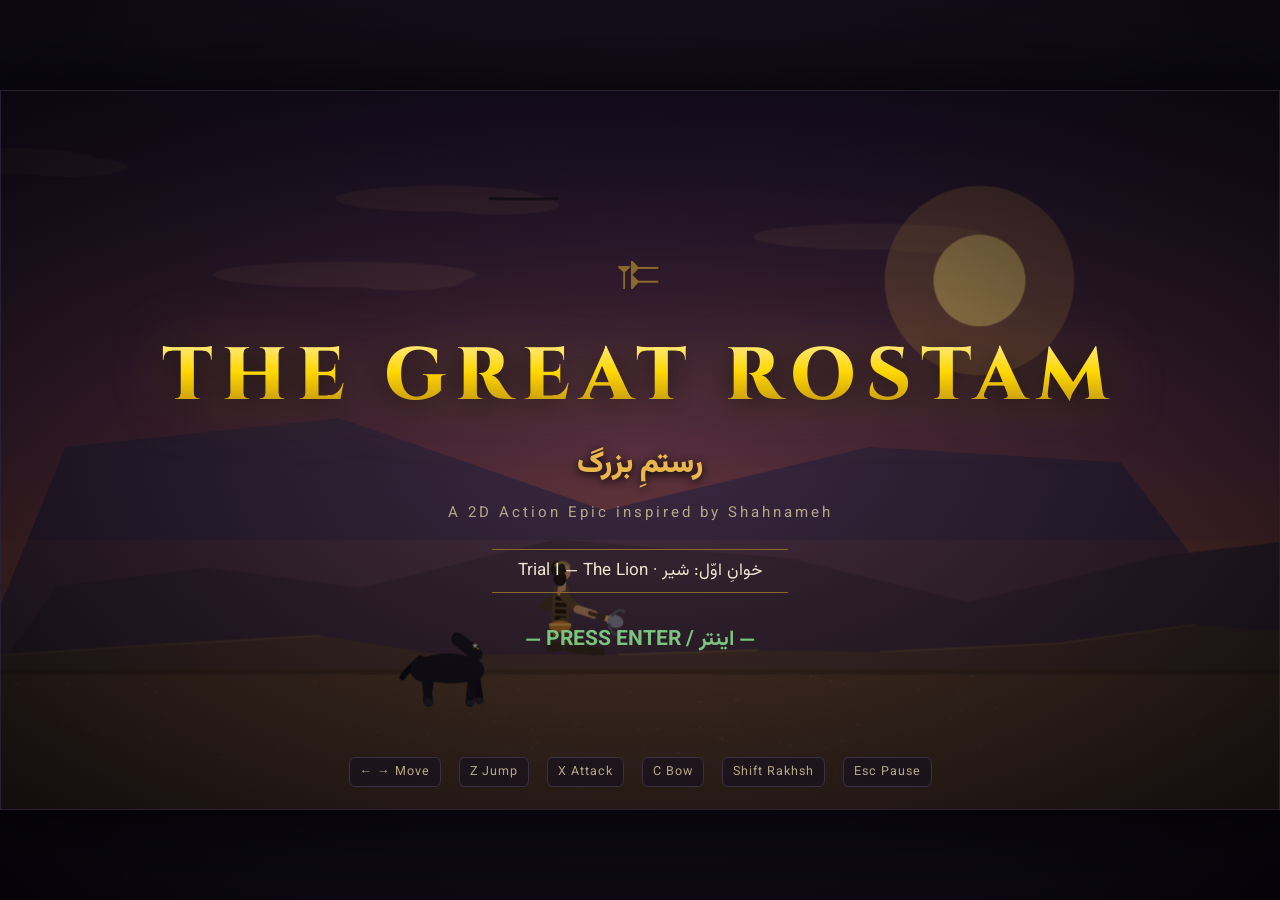
==== index.html @ c6a27160 "🎮 Complete rewrite: pure HTML5+JS+CSS web engine with procedural rigs, environments & dialogues - Sk" ====
<!DOCTYPE html>
<html lang="en">
<head>
<meta charset="UTF-8" />
<meta name="viewport" content="width=device-width, initial-scale=1.0" />
<title>The Great Rostam ⚔️ — A Shahnameh Action Game</title>
<meta name="description" content="An epic 2D action game inspired by Rostam of Shahnameh. Pure HTML5 + JavaScript — playable in your browser." />
<link rel="preconnect" href="https://fonts.googleapis.com" />
<link rel="preconnect" href="https://fonts.gstatic.com" crossorigin />
<link href="https://fonts.googleapis.com/css2?family=Cinzel:wght@600;800&family=Vazirmatn:wght@400;700;900&display=swap" rel="stylesheet" />
<link rel="stylesheet" href="css/style.css" />
<link rel="icon" href="data:image/svg+xml,<svg xmlns='http://www.w3.org/2000/svg' viewBox='0 0 100 100'><text y='0.9em' font-size='90'>⚔️</text></svg>" />
</head>
<body>
  <div id="stage">
    <canvas id="game" width="1280" height="720"></canvas>

    <!-- ===== HUD layer ===== -->
    <div id="hud" class="layer hidden">
      <div id="hearts" aria-label="health"></div>
      <div id="resources">
        <div id="arrows" title="Arrows | تیر">🏹 <span id="arrow-count">8</span></div>
        <div id="rakhsh-cd" title="Rakhsh cooldown | رخش">
          <div id="rakhsh-radial"></div><span>🐎</span>
        </div>
      </div>
      <div id="boss-bar" class="hidden">
        <div id="boss-name">شیرِ خوانِ اوّل — The Lion</div>
        <div id="boss-track"><div id="boss-fill"></div></div>
      </div>
      <div id="trial-label"></div>
    </div>

    <!-- ===== Dialogue layer ===== -->
    <div id="dialogue" class="layer hidden">
      <div id="dialogue-portrait"></div>
      <div id="dialogue-box">
        <div id="dialogue-speaker"></div>
        <div id="dialogue-fa" dir="rtl"></div>
        <div id="dialogue-en"></div>
        <div id="dialogue-hint">▾ Z / Click</div>
      </div>
    </div>

    <!-- ===== Menus ===== -->
    <div id="title-screen" class="layer menu">
      <div id="title-ornament">𐎣</div>
      <h1 id="title-main">THE GREAT ROSTAM</h1>
      <div id="title-fa">رستمِ بزرگ</div>
      <div id="title-sub">A 2D Action Epic inspired by Shahnameh</div>
      <div id="title-trial">Trial I — The Lion · خوانِ اوّل: شیر</div>
      <div id="title-start" class="blink">— PRESS ENTER / اینتر —</div>
      <div id="title-controls">
        <span>← → Move</span><span>Z Jump</span><span>X Attack</span><span>C Bow</span><span>Shift Rakhsh</span><span>Esc Pause</span>
      </div>
    </div>

    <div id="pause-screen" class="layer menu hidden">
      <h2>PAUSED · توقف</h2>
      <div class="menu-hint blink">Esc to resume</div>
    </div>

    <div id="victory-screen" class="layer menu hidden">
      <h2 class="gold">TRIAL COMPLETE</h2>
      <div id="victory-fa">خوانِ اوّل گشوده شد!</div>
      <div id="victory-stats"></div>
      <div class="menu-hint blink">ENTER — return to title</div>
    </div>

    <div id="defeat-screen" class="layer menu hidden">
      <h2 class="blood">DEFEAT</h2>
      <div id="defeat-fa">پهلوان به خاک افتاد… اما داستان تمام نشده</div>
      <div class="menu-hint blink">ENTER — try again</div>
    </div>

    <div id="mute-indicator" class="hidden">🔇 M — sound off</div>
  </div>

  <script type="module" src="js/main.js"></script>
</body>
</html>
---- css/style.css ----
/* ============================================================
   THE GREAT ROSTAM — UI stylesheet
   Palette: night desert + Persian gold + crimson blood accents
   ============================================================ */
:root {
  --gold: #e8b64c;
  --gold-bright: #ffd700;
  --gold-dim: #8a6a2a;
  --night: #0d0a14;
  --panel: #17101f;
  --panel-2: #1f1529;
  --blood: #b03030;
  --ink: #efe6d0;
  --ink-dim: #b5a888;
  --green: #7bc47f;
}

* { margin: 0; padding: 0; box-sizing: border-box; }

html, body {
  height: 100%;
  background: radial-gradient(ellipse at 50% 30%, #16101f 0%, var(--night) 65%, #060409 100%);
  font-family: 'Vazirmatn', 'Segoe UI', Tahoma, sans-serif;
  color: var(--ink);
  overflow: hidden;
}

#stage {
  position: relative;
  width: min(100vw, calc(100vh * (16 / 9)));
  height: min(100vh, calc(100vw * (9 / 16)));
  margin: auto;
  top: 50%; transform: translateY(-50%);
  box-shadow: 0 0 80px rgba(0,0,0,0.9);
  border: 1px solid #2a2033;
}

canvas#game {
  width: 100%; height: 100%;
  display: block;
  image-rendering: auto;
  background: #0d0a14;
}

.layer {
  position: absolute; inset: 0;
  pointer-events: none;
  user-select: none;
}
.hidden { display: none !important; }

/* ============================== HUD ============================== */
#hud { padding: 18px 22px; }

#hearts { display: flex; gap: 6px; }
.heart {
  width: 30px; height: 27px;
  background: var(--blood);
  clip-path: path('M15 27 C 4 18, 0 12, 0 8 C 0 3, 4 0, 8 0 C 11 0, 14 2, 15 5 C 16 2, 19 0, 22 0 C 26 0, 30 3, 30 8 C 30 12, 26 18, 15 27 Z');
  filter: drop-shadow(0 0 4px rgba(176,48,48,0.8));
  transition: opacity .25s, transform .25s;
}
.heart.empty { background: #3a2a30; opacity: .45; filter: none; transform: scale(.85); }

#resources {
  position: absolute; top: 18px; right: 22px;
  display: flex; gap: 14px; align-items: center;
  font-weight: 700; text-shadow: 0 2px 4px #000;
}
#arrows { font-size: 20px; color: var(--ink); }
#arrows span { color: var(--gold-bright); }

#rakhsh-cd {
  position: relative; width: 44px; height: 44px;
  border-radius: 50%;
  background: conic-gradient(var(--gold) var(--cd, 0%), #2a2233 0);
  display: grid; place-items: center;
  font-size: 20px;
  border: 2px solid var(--gold-dim);
}
#rakhsh-cd span { filter: grayscale(var(--gray, 1)); }

#boss-bar {
  position: absolute; bottom: 24px; left: 50%;
  transform: translateX(-50%);
  width: 560px; max-width: 80%;
  text-align: center;
}
#boss-name {
  font-size: 15px; font-weight: 700;
  color: var(--gold-bright);
  text-shadow: 0 2px 6px #000;
  margin-bottom: 5px;
  letter-spacing: 1px;
}
#boss-track {
  height: 14px;
  background: #241018;
  border: 2px solid var(--gold-dim);
  border-radius: 8px;
  overflow: hidden;
  box-shadow: 0 0 18px rgba(0,0,0,.7);
}
#boss-fill {
  height: 100%; width: 100%;
  background: linear-gradient(90deg, #7a1f1f, var(--blood) 60%, #d8503f);
  transition: width .18s ease-out;
}

#trial-label {
  position: absolute; bottom: 18px; left: 22px;
  font-size: 13px; color: var(--ink-dim);
  letter-spacing: 2px; text-shadow: 0 2px 4px #000;
}

/* =========================== Dialogue ============================ */
#dialogue {
  display: flex; align-items: flex-end; justify-content: center;
  padding-bottom: 40px;
}
#dialogue-portrait {
  position: absolute; bottom: 40px;
  left: calc(50% - 460px);
  width: 84px; height: 84px;
  border: 3px solid var(--gold-dim);
  border-radius: 50%;
  background: var(--panel);
  box-shadow: 0 6px 20px rgba(0,0,0,.8), inset 0 0 24px rgba(0,0,0,.6);
  image-rendering: pixelated;
}
#dialogue-box {
  width: 780px; max-width: 86%;
  min-height: 150px;
  background: linear-gradient(180deg, rgba(31,21,41,0.97), rgba(23,16,31,0.97));
  border: 2px solid var(--gold-dim);
  border-radius: 14px;
  padding: 16px 26px 34px;
  position: relative;
  box-shadow: 0 10px 40px rgba(0,0,0,.85), inset 0 0 40px rgba(232,182,76,0.05);
}
#dialogue-box::before, #dialogue-box::after {
  content: '❖'; position: absolute; top: 8px;
  color: var(--gold-dim); font-size: 13px;
}
#dialogue-box::before { left: 12px; }
#dialogue-box::after { right: 12px; }

#dialogue-speaker {
  color: var(--gold-bright);
  font-weight: 900; font-size: 15px;
  letter-spacing: 1px;
  margin-bottom: 6px;
}
#dialogue-fa {
  font-size: 19px; line-height: 1.9;
  font-weight: 700;
  min-height: 40px;
  text-align: right;
  text-shadow: 0 1px 3px #000;
}
#dialogue-en {
  font-size: 14px; line-height: 1.55;
  color: var(--ink-dim);
  min-height: 24px;
}
#dialogue-hint {
  position: absolute; bottom: 8px; right: 16px;
  font-size: 12px; color: var(--gold-dim);
}

/* ============================= Menus ============================= */
.menu {
  display: flex; flex-direction: column; align-items: center; justify-content: center;
  gap: 14px;
  background: radial-gradient(ellipse at center, rgba(13,10,20,0.25) 0%, rgba(6,4,9,0.88) 100%);
  pointer-events: auto;
  text-align: center;
}
.menu h2 {
  font-family: 'Cinzel', serif;
  font-size: 64px; letter-spacing: 6px;
  color: var(--ink);
  text-shadow: 0 4px 24px #000;
}
.menu h2.gold { color: var(--gold-bright); text-shadow: 0 0 34px rgba(255,215,0,0.35), 0 4px 24px #000; }
.menu h2.blood { color: var(--blood); text-shadow: 0 0 30px rgba(176,48,48,0.4), 0 4px 24px #000; }
.menu-hint { color: var(--ink-dim); font-size: 15px; letter-spacing: 2px; }

#title-ornament {
  font-size: 44px; color: var(--gold-dim);
  animation: float 3.4s ease-in-out infinite;
}
@keyframes float { 0%,100% { transform: translateY(0); } 50% { transform: translateY(-8px); } }

#title-main {
  font-family: 'Cinzel', serif;
  font-size: 74px; font-weight: 800;
  letter-spacing: 10px;
  background: linear-gradient(180deg, #fff3c4 0%, var(--gold-bright) 45%, #9c6f1c 100%);
  -webkit-background-clip: text; background-clip: text;
  color: transparent;
  filter: drop-shadow(0 4px 18px rgba(0,0,0,0.9)) drop-shadow(0 0 26px rgba(232,182,76,0.25));
  animation: titleGlow 4s ease-in-out infinite;
}
@keyframes titleGlow {
  0%,100% { filter: drop-shadow(0 4px 18px rgba(0,0,0,0.9)) drop-shadow(0 0 18px rgba(232,182,76,0.2)); }
  50%     { filter: drop-shadow(0 4px 18px rgba(0,0,0,0.9)) drop-shadow(0 0 42px rgba(232,182,76,0.45)); }
}
#title-fa {
  font-size: 30px; font-weight: 900; color: var(--gold);
  text-shadow: 0 2px 10px #000;
}
#title-sub { color: var(--ink-dim); font-size: 15px; letter-spacing: 3px; }
#title-trial {
  margin-top: 10px; font-size: 17px; color: var(--ink);
  border-top: 1px solid var(--gold-dim);
  border-bottom: 1px solid var(--gold-dim);
  padding: 8px 26px;
}
#title-start { font-size: 21px; font-weight: 700; color: var(--green); margin-top: 16px; }
.blink { animation: blink 1.4s step-end infinite; }
@keyframes blink { 50% { opacity: 0.15; } }

#title-controls {
  position: absolute; bottom: 22px;
  display: flex; gap: 18px;
  font-size: 12.5px; color: var(--ink-dim); letter-spacing: 1px;
}
#title-controls span { border: 1px solid #3a2f44; padding: 4px 10px; border-radius: 6px; background: rgba(23,16,31,0.6); }

#victory-stats {
  display: flex; gap: 34px;
  font-size: 17px; color: var(--ink);
  margin-top: 6px;
}
#victory-stats b { color: var(--gold-bright); }

#mute-indicator {
  position: absolute; top: 12px; left: 50%; transform: translateX(-50%);
  font-size: 12px; color: var(--ink-dim);
  background: rgba(23,16,31,0.8);
  padding: 4px 12px; border-radius: 6px;
}
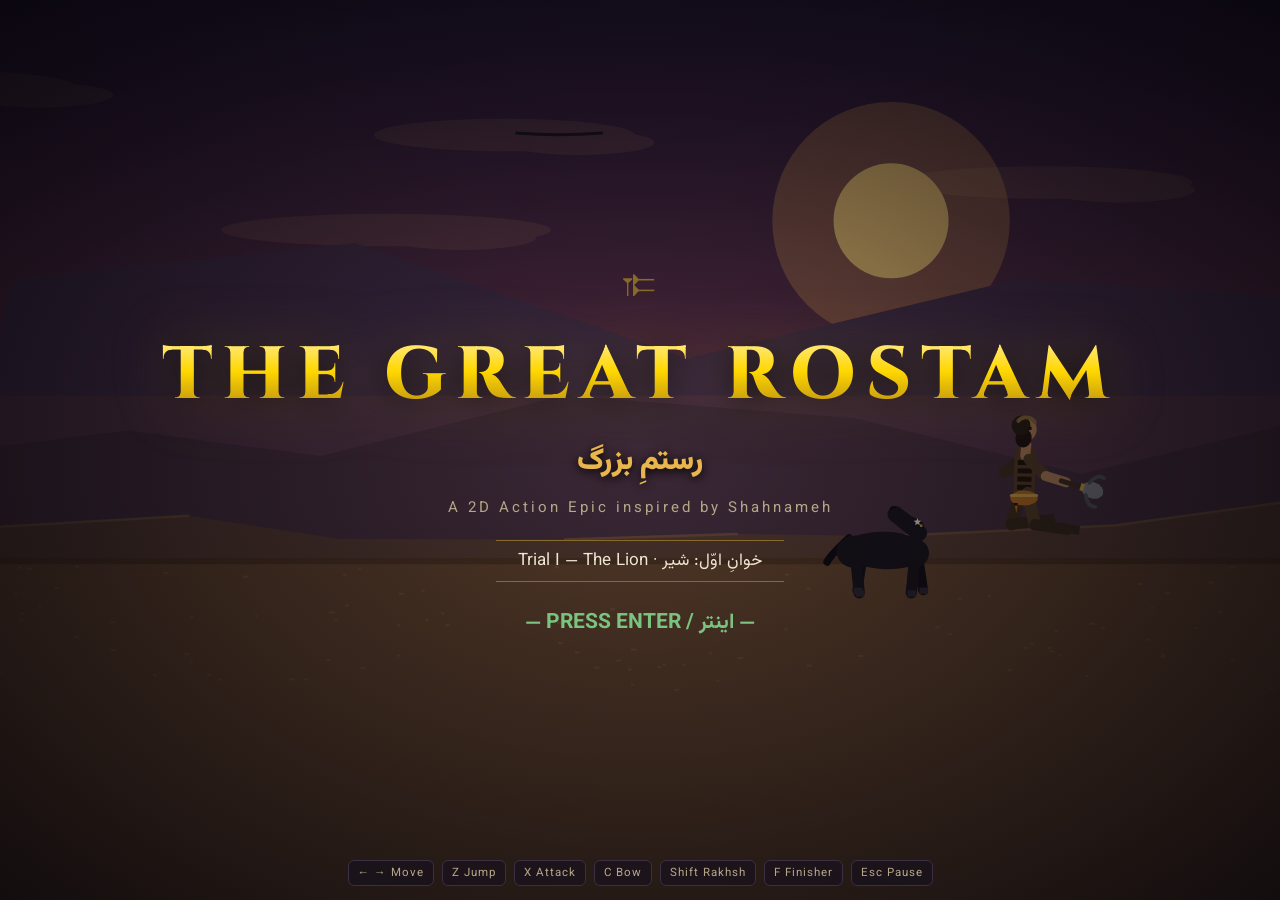
==== commit 0004de10: "⚔️ God-of-War style finisher QTEs + mobile-first redesign - Finisher system (qte.js): staggered-boss" ====
--- a/index.html
+++ b/index.html
@@ -2,9 +2,10 @@
 <html lang="en">
 <head>
 <meta charset="UTF-8" />
-<meta name="viewport" content="width=device-width, initial-scale=1.0" />
+<meta name="viewport" content="width=device-width, initial-scale=1.0, maximum-scale=1.0, user-scalable=no, viewport-fit=cover" />
+<meta name="theme-color" content="#0d0a14" />
 <title>The Great Rostam ⚔️ — A Shahnameh Action Game</title>
-<meta name="description" content="An epic 2D action game inspired by Rostam of Shahnameh. Pure HTML5 + JavaScript — playable in your browser." />
+<meta name="description" content="An epic 2D action game inspired by Rostam of Shahnameh. Pure HTML5 + JavaScript — mobile-first, playable in your browser." />
 <link rel="preconnect" href="https://fonts.googleapis.com" />
 <link rel="preconnect" href="https://fonts.gstatic.com" crossorigin />
 <link href="https://fonts.googleapis.com/css2?family=Cinzel:wght@600;800&family=Vazirmatn:wght@400;700;900&display=swap" rel="stylesheet" />
@@ -38,9 +39,63 @@
         <div id="dialogue-speaker"></div>
         <div id="dialogue-fa" dir="rtl"></div>
         <div id="dialogue-en"></div>
-        <div id="dialogue-hint">▾ Z / Click</div>
+        <div id="dialogue-hint">▾ Z / tap</div>
       </div>
     </div>
+
+    <!-- ===== Touch controls (mobile-first) ===== -->
+    <div id="touch-ui" class="layer hidden">
+      <div class="tc-left">
+        <button class="tbtn big" id="tb-left" aria-label="left">◀</button>
+        <button class="tbtn big" id="tb-right" aria-label="right">▶</button>
+      </div>
+      <div class="tc-right">
+        <button class="tbtn" id="tb-bow" aria-label="bow">🏹</button>
+        <button class="tbtn" id="tb-mount" aria-label="rakhsh">🐎</button>
+        <button class="tbtn big" id="tb-attack" aria-label="attack">⚔</button>
+        <button class="tbtn big" id="tb-jump" aria-label="jump">⤒</button>
+      </div>
+      <div id="tc-sys">
+        <button class="sysbtn" id="tb-pause" aria-label="pause">⏸</button>
+        <button class="sysbtn" id="tb-mute" aria-label="mute">🔊</button>
+        <button class="sysbtn" id="tb-fs" aria-label="fullscreen">⛶</button>
+      </div>
+    </div>
+
+    <!-- ===== Finisher offer (boss staggered) ===== -->
+    <div id="finish-offer" class="layer hidden">
+      <div id="finish-banner">
+        <div class="fb-main">⚔ ضربهٔ نهایی! ⚔</div>
+        <div class="fb-sub">FINISHER — نزدیک شو و بزن!</div>
+      </div>
+      <button id="finish-btn">⚔ FINISH · فینیشر</button>
+    </div>
+
+    <!-- ===== QTE overlay (God of War style) ===== -->
+    <div id="qte-overlay" class="layer hidden">
+      <div class="qte-vignette"></div>
+      <div id="qte-stage">
+        <div id="qte-ring"></div>
+        <div id="qte-target"><span id="qte-icon">⚔</span></div>
+        <div id="qte-feedback"></div>
+      </div>
+      <div id="qte-dots"></div>
+      <div id="qte-hint">حلقه که بر هدف نشست، همان دکمه را بزن — press when the ring locks</div>
+      <div id="qte-btns">
+        <button data-act="attack">⚔<small>X</small></button>
+        <button data-act="bow">🏹<small>C</small></button>
+        <button data-act="jump">⤒<small>Z</small></button>
+      </div>
+    </div>
+
+    <!-- ===== Big banner (enrage / finisher title) ===== -->
+    <div id="big-banner" class="hidden"><span id="big-banner-text"></span></div>
+
+    <!-- ===== Screen flash (finisher slam) ===== -->
+    <div id="flash" class="hidden"></div>
+
+    <!-- ===== Rotate hint toast ===== -->
+    <div id="rotate-toast" class="hidden">📱 برای تجربهٔ بهتر، گوشی را بچرخان — rotate for a wider view</div>
 
     <!-- ===== Menus ===== -->
     <div id="title-screen" class="layer menu">
@@ -51,26 +106,26 @@
       <div id="title-trial">Trial I — The Lion · خوانِ اوّل: شیر</div>
       <div id="title-start" class="blink">— PRESS ENTER / اینتر —</div>
       <div id="title-controls">
-        <span>← → Move</span><span>Z Jump</span><span>X Attack</span><span>C Bow</span><span>Shift Rakhsh</span><span>Esc Pause</span>
+        <span>← → Move</span><span>Z Jump</span><span>X Attack</span><span>C Bow</span><span>Shift Rakhsh</span><span>F Finisher</span><span>Esc Pause</span>
       </div>
     </div>
 
     <div id="pause-screen" class="layer menu hidden">
       <h2>PAUSED · توقف</h2>
-      <div class="menu-hint blink">Esc to resume</div>
+      <div class="menu-hint blink" id="pause-hint">Esc / tap to resume</div>
     </div>
 
     <div id="victory-screen" class="layer menu hidden">
       <h2 class="gold">TRIAL COMPLETE</h2>
       <div id="victory-fa">خوانِ اوّل گشوده شد!</div>
       <div id="victory-stats"></div>
-      <div class="menu-hint blink">ENTER — return to title</div>
+      <div class="menu-hint blink">ENTER / tap — return to title</div>
     </div>
 
     <div id="defeat-screen" class="layer menu hidden">
       <h2 class="blood">DEFEAT</h2>
       <div id="defeat-fa">پهلوان به خاک افتاد… اما داستان تمام نشده</div>
-      <div class="menu-hint blink">ENTER — try again</div>
+      <div class="menu-hint blink">ENTER / tap — try again</div>
     </div>
 
     <div id="mute-indicator" class="hidden">🔇 M — sound off</div>
--- a/css/style.css
+++ b/css/style.css
@@ -1,6 +1,7 @@
 /* ============================================================
-   THE GREAT ROSTAM — UI stylesheet
+   THE GREAT ROSTAM — UI stylesheet (mobile-first)
    Palette: night desert + Persian gold + crimson blood accents
+   Layout: full-viewport stage, adaptive canvas, thumb controls
    ============================================================ */
 :root {
   --gold: #e8b64c;
@@ -13,26 +14,35 @@
   --ink: #efe6d0;
   --ink-dim: #b5a888;
   --green: #7bc47f;
+  --sat: env(safe-area-inset-top, 0px);
+  --sab: env(safe-area-inset-bottom, 0px);
+  --sal: env(safe-area-inset-left, 0px);
+  --sar: env(safe-area-inset-right, 0px);
 }
 
 * { margin: 0; padding: 0; box-sizing: border-box; }
 
 html, body {
   height: 100%;
-  background: radial-gradient(ellipse at 50% 30%, #16101f 0%, var(--night) 65%, #060409 100%);
+  background: #060409;
   font-family: 'Vazirmatn', 'Segoe UI', Tahoma, sans-serif;
   color: var(--ink);
   overflow: hidden;
+  overscroll-behavior: none;
+  touch-action: none;
+  -webkit-user-select: none;
+  user-select: none;
+  -webkit-touch-callout: none;
+  -webkit-tap-highlight-color: transparent;
 }
 
 #stage {
-  position: relative;
-  width: min(100vw, calc(100vh * (16 / 9)));
-  height: min(100vh, calc(100vw * (9 / 16)));
-  margin: auto;
-  top: 50%; transform: translateY(-50%);
-  box-shadow: 0 0 80px rgba(0,0,0,0.9);
-  border: 1px solid #2a2033;
+  position: fixed;
+  inset: 0;
+  width: 100vw;
+  height: 100vh;
+  height: 100dvh;
+  background: var(--night);
 }
 
 canvas#game {
@@ -50,11 +60,11 @@
 .hidden { display: none !important; }
 
 /* ============================== HUD ============================== */
-#hud { padding: 18px 22px; }
-
-#hearts { display: flex; gap: 6px; }
+#hud { padding: calc(10px + var(--sat)) calc(12px + var(--sar)) 10px calc(12px + var(--sal)); }
+
+#hearts { display: flex; gap: 5px; }
 .heart {
-  width: 30px; height: 27px;
+  width: 24px; height: 22px;
   background: var(--blood);
   clip-path: path('M15 27 C 4 18, 0 12, 0 8 C 0 3, 4 0, 8 0 C 11 0, 14 2, 15 5 C 16 2, 19 0, 22 0 C 26 0, 30 3, 30 8 C 30 12, 26 18, 15 27 Z');
   filter: drop-shadow(0 0 4px rgba(176,48,48,0.8));
@@ -63,38 +73,40 @@
 .heart.empty { background: #3a2a30; opacity: .45; filter: none; transform: scale(.85); }
 
 #resources {
-  position: absolute; top: 18px; right: 22px;
-  display: flex; gap: 14px; align-items: center;
+  position: absolute; top: calc(10px + var(--sat)); right: calc(12px + var(--sar));
+  display: flex; gap: 10px; align-items: center;
   font-weight: 700; text-shadow: 0 2px 4px #000;
 }
-#arrows { font-size: 20px; color: var(--ink); }
+#arrows { font-size: 17px; color: var(--ink); }
 #arrows span { color: var(--gold-bright); }
 
 #rakhsh-cd {
-  position: relative; width: 44px; height: 44px;
+  position: relative; width: 38px; height: 38px;
   border-radius: 50%;
   background: conic-gradient(var(--gold) var(--cd, 0%), #2a2233 0);
   display: grid; place-items: center;
-  font-size: 20px;
+  font-size: 17px;
   border: 2px solid var(--gold-dim);
 }
 #rakhsh-cd span { filter: grayscale(var(--gray, 1)); }
 
 #boss-bar {
-  position: absolute; bottom: 24px; left: 50%;
+  position: absolute; top: calc(10px + var(--sat)); left: 50%;
   transform: translateX(-50%);
-  width: 560px; max-width: 80%;
+  width: min(560px, 62vw);
   text-align: center;
+  transition: top .3s;
 }
 #boss-name {
-  font-size: 15px; font-weight: 700;
+  font-size: 13px; font-weight: 700;
   color: var(--gold-bright);
   text-shadow: 0 2px 6px #000;
-  margin-bottom: 5px;
+  margin-bottom: 4px;
   letter-spacing: 1px;
+  white-space: nowrap; overflow: hidden; text-overflow: ellipsis;
 }
 #boss-track {
-  height: 14px;
+  height: 11px;
   background: #241018;
   border: 2px solid var(--gold-dim);
   border-radius: 8px;
@@ -108,94 +120,345 @@
 }
 
 #trial-label {
-  position: absolute; bottom: 18px; left: 22px;
-  font-size: 13px; color: var(--ink-dim);
+  position: absolute; bottom: calc(10px + var(--sab)); left: calc(12px + var(--sal));
+  font-size: 11px; color: var(--ink-dim);
   letter-spacing: 2px; text-shadow: 0 2px 4px #000;
 }
+
+/* ========================= Touch controls ======================== */
+#touch-ui { z-index: 20; display: none; }
+body.touch #touch-ui.on { display: block; }
+
+.tbtn {
+  pointer-events: auto;
+  width: 60px; height: 60px;
+  border-radius: 50%;
+  background: rgba(23,16,31,0.5);
+  border: 2px solid rgba(232,182,76,0.55);
+  color: var(--ink);
+  font-size: 24px;
+  line-height: 1;
+  display: grid; place-items: center;
+  touch-action: none;
+  backdrop-filter: blur(2px);
+  -webkit-backdrop-filter: blur(2px);
+  text-shadow: 0 2px 4px #000;
+}
+.tbtn.big { width: 74px; height: 74px; font-size: 30px; }
+.tbtn:active, .tbtn.pressed {
+  background: rgba(232,182,76,0.35);
+  border-color: var(--gold-bright);
+  transform: scale(0.93);
+}
+
+.tc-left {
+  position: absolute;
+  left: calc(14px + var(--sal));
+  bottom: calc(20px + var(--sab));
+  display: flex; gap: 14px;
+}
+.tc-right {
+  position: absolute;
+  right: calc(14px + var(--sar));
+  bottom: calc(20px + var(--sab));
+  width: 176px; height: 152px;
+}
+#tb-jump  { position: absolute; right: 0;    bottom: 0; }
+#tb-attack{ position: absolute; right: 96px; bottom: 14px; }
+#tb-bow   { position: absolute; right: 8px;  bottom: 96px; }
+#tb-mount { position: absolute; right: 104px;bottom: 102px; }
+
+#tc-sys {
+  position: absolute;
+  top: calc(10px + var(--sat));
+  right: calc(12px + var(--sar));
+  display: flex; gap: 8px;
+}
+.sysbtn {
+  pointer-events: auto;
+  width: 38px; height: 38px;
+  border-radius: 10px;
+  border: 1.5px solid rgba(232,182,76,0.4);
+  background: rgba(23,16,31,0.55);
+  color: var(--ink);
+  font-size: 17px;
+  touch-action: none;
+  display: grid; place-items: center;
+}
+.sysbtn:active { background: rgba(232,182,76,0.3); }
+
+/* shift HUD aside when touch controls own the corners */
+body.touch.on-play #resources { right: calc(12px + var(--sar)); top: calc(56px + var(--sat)); }
+
+/* ======================= Finisher offer UI ======================= */
+#finish-offer { z-index: 30; display: flex; flex-direction: column; align-items: center; justify-content: flex-end; padding-bottom: calc(140px + var(--sab)); }
+#finish-banner {
+  text-align: center;
+  animation: offerPulse 0.9s ease-in-out infinite;
+  margin-bottom: 18px;
+}
+.fb-main {
+  font-size: clamp(24px, 6vw, 40px); font-weight: 900;
+  color: var(--gold-bright);
+  text-shadow: 0 0 26px rgba(255,215,0,0.55), 0 3px 10px #000;
+  letter-spacing: 1px;
+}
+.fb-sub {
+  font-size: clamp(13px, 3vw, 17px);
+  color: var(--ink);
+  letter-spacing: 2px;
+  text-shadow: 0 2px 6px #000;
+  margin-top: 4px;
+}
+#finish-btn {
+  pointer-events: auto;
+  font-family: inherit;
+  font-size: clamp(18px, 4.5vw, 26px);
+  font-weight: 900;
+  color: #1a0e04;
+  background: linear-gradient(180deg, #ffe08a, var(--gold-bright) 55%, #b8860b);
+  border: 3px solid #fff3c4;
+  border-radius: 16px;
+  padding: 14px 42px;
+  box-shadow: 0 0 40px rgba(255,215,0,0.5), 0 6px 0 #7a5a10;
+  cursor: pointer;
+  animation: offerPulse 0.55s ease-in-out infinite;
+  touch-action: none;
+}
+#finish-btn:active { transform: translateY(3px); box-shadow: 0 0 30px rgba(255,215,0,0.4), 0 3px 0 #7a5a10; }
+@keyframes offerPulse { 0%,100% { transform: scale(1); } 50% { transform: scale(1.07); } }
+
+/* ========================== QTE overlay ========================== */
+#qte-overlay { z-index: 40; }
+.qte-vignette {
+  position: absolute; inset: 0;
+  background: radial-gradient(ellipse at center, rgba(0,0,0,0.12) 34%, rgba(4,2,8,0.82) 100%);
+  animation: vigIn .35s ease-out;
+}
+@keyframes vigIn { from { opacity: 0; } to { opacity: 1; } }
+
+#qte-stage {
+  position: absolute; left: 50%; top: 40%;
+  transform: translate(-50%, -50%);
+  width: 0; height: 0;
+}
+#qte-ring {
+  position: absolute; left: 50%; top: 50%;
+  transform: translate(-50%, -50%);
+  border: 5px solid var(--gold-bright);
+  border-radius: 50%;
+  box-shadow: 0 0 24px rgba(255,215,0,0.5), inset 0 0 18px rgba(255,215,0,0.25);
+  width: 200px; height: 200px;
+}
+#qte-target {
+  position: absolute; left: 50%; top: 50%;
+  transform: translate(-50%, -50%);
+  width: 104px; height: 104px;
+  border: 3px dashed rgba(239,230,208,0.75);
+  border-radius: 50%;
+  background: rgba(23,16,31,0.55);
+  display: grid; place-items: center;
+}
+#qte-icon { font-size: 52px; line-height: 1; filter: drop-shadow(0 2px 6px #000); }
+#qte-feedback {
+  position: absolute; left: 50%; top: 50%;
+  transform: translate(-50%, -50%);
+  font-size: clamp(22px, 5vw, 34px); font-weight: 900;
+  white-space: nowrap;
+  text-shadow: 0 3px 12px #000;
+  opacity: 0;
+}
+#qte-feedback.pop { animation: fbPop .7s ease-out; }
+@keyframes fbPop {
+  0% { opacity: 0; transform: translate(-50%,-50%) scale(0.5); }
+  18% { opacity: 1; transform: translate(-50%,-50%) scale(1.18); }
+  32% { transform: translate(-50%,-50%) scale(1); }
+  75% { opacity: 1; }
+  100% { opacity: 0; transform: translate(-50%,-62%) scale(1); }
+}
+
+#qte-dots {
+  position: absolute; left: 50%; top: calc(40% + 130px);
+  transform: translateX(-50%);
+  display: flex; gap: 12px;
+}
+#qte-dots i {
+  width: 13px; height: 13px; border-radius: 50%;
+  background: rgba(239,230,208,0.25);
+  border: 1.5px solid rgba(232,182,76,0.6);
+}
+#qte-dots i.done { background: var(--gold-bright); box-shadow: 0 0 10px rgba(255,215,0,0.7); }
+#qte-dots i.fail { background: var(--blood); border-color: #e05545; }
+
+#qte-hint {
+  position: absolute; left: 50%; bottom: calc(16px + var(--sab));
+  transform: translateX(-50%);
+  font-size: clamp(11px, 2.6vw, 14px);
+  color: var(--ink-dim);
+  white-space: nowrap;
+  text-shadow: 0 2px 4px #000;
+}
+#qte-btns {
+  position: absolute; left: 50%; bottom: calc(48px + var(--sab));
+  transform: translateX(-50%);
+  display: flex; gap: 18px;
+}
+#qte-btns button {
+  pointer-events: auto;
+  width: 84px; height: 84px;
+  border-radius: 20px;
+  background: rgba(23,16,31,0.72);
+  border: 2.5px solid rgba(232,182,76,0.65);
+  color: var(--ink);
+  font-size: 38px;
+  display: flex; flex-direction: column; align-items: center; justify-content: center;
+  touch-action: none;
+  cursor: pointer;
+}
+#qte-btns button small { font-size: 12px; color: var(--ink-dim); letter-spacing: 1px; margin-top: 2px; }
+#qte-btns button:active, #qte-btns button.match {
+  background: rgba(232,182,76,0.4);
+  border-color: var(--gold-bright);
+  box-shadow: 0 0 22px rgba(255,215,0,0.45);
+}
+
+/* ========================= Big banner ============================ */
+#big-banner {
+  position: absolute; left: 50%; top: 26%;
+  transform: translate(-50%, -50%);
+  z-index: 45;
+  pointer-events: none;
+  animation: bannerIn 2.2s ease-out forwards;
+}
+#big-banner span {
+  font-size: clamp(26px, 7vw, 54px);
+  font-weight: 900;
+  color: var(--gold-bright);
+  text-shadow: 0 0 34px rgba(255,215,0,0.6), 0 4px 14px #000;
+  white-space: nowrap;
+}
+#big-banner.rage span { color: #ff5f4a; text-shadow: 0 0 34px rgba(255,80,40,0.7), 0 4px 14px #000; }
+@keyframes bannerIn {
+  0% { opacity: 0; transform: translate(-50%,-50%) scale(0.4); }
+  14% { opacity: 1; transform: translate(-50%,-50%) scale(1.12); }
+  24% { transform: translate(-50%,-50%) scale(1); }
+  78% { opacity: 1; }
+  100% { opacity: 0; transform: translate(-50%,-64%) scale(1.02); }
+}
+
+/* ========================= Screen flash ========================== */
+#flash {
+  position: absolute; inset: 0;
+  z-index: 44;
+  pointer-events: none;
+  background: radial-gradient(ellipse at center, rgba(255,246,214,0.95) 0%, rgba(255,215,0,0.55) 45%, rgba(255,150,50,0.15) 100%);
+  animation: flashOut 0.5s ease-out forwards;
+}
+@keyframes flashOut { from { opacity: 1; } to { opacity: 0; } }
+
+/* ======================= Rotate toast ============================ */
+#rotate-toast {
+  position: absolute; left: 50%; bottom: calc(84px + var(--sab));
+  transform: translateX(-50%);
+  z-index: 46;
+  background: rgba(23,16,31,0.92);
+  border: 1.5px solid var(--gold-dim);
+  border-radius: 12px;
+  padding: 10px 18px;
+  font-size: 14px;
+  pointer-events: none;
+  animation: toastIn .3s ease-out;
+}
+@keyframes toastIn { from { opacity: 0; transform: translate(-50%, 12px); } to { opacity: 1; transform: translate(-50%, 0); } }
 
 /* =========================== Dialogue ============================ */
 #dialogue {
+  z-index: 25;
   display: flex; align-items: flex-end; justify-content: center;
-  padding-bottom: 40px;
+  padding-bottom: calc(26px + var(--sab));
+  pointer-events: auto;
 }
 #dialogue-portrait {
-  position: absolute; bottom: 40px;
-  left: calc(50% - 460px);
-  width: 84px; height: 84px;
+  position: absolute; bottom: calc(26px + var(--sab));
+  left: max(calc(50% - 400px), calc(10px + var(--sal)));
+  width: 66px; height: 66px;
   border: 3px solid var(--gold-dim);
   border-radius: 50%;
   background: var(--panel);
   box-shadow: 0 6px 20px rgba(0,0,0,.8), inset 0 0 24px rgba(0,0,0,.6);
   image-rendering: pixelated;
+  z-index: 1;
 }
 #dialogue-box {
-  width: 780px; max-width: 86%;
-  min-height: 150px;
+  width: 720px; max-width: calc(96% - 2 * max(84px, 8%));
+  min-height: 128px;
   background: linear-gradient(180deg, rgba(31,21,41,0.97), rgba(23,16,31,0.97));
   border: 2px solid var(--gold-dim);
   border-radius: 14px;
-  padding: 16px 26px 34px;
+  padding: 12px 18px 30px;
   position: relative;
   box-shadow: 0 10px 40px rgba(0,0,0,.85), inset 0 0 40px rgba(232,182,76,0.05);
 }
 #dialogue-box::before, #dialogue-box::after {
-  content: '❖'; position: absolute; top: 8px;
-  color: var(--gold-dim); font-size: 13px;
-}
-#dialogue-box::before { left: 12px; }
-#dialogue-box::after { right: 12px; }
+  content: '❖'; position: absolute; top: 7px;
+  color: var(--gold-dim); font-size: 12px;
+}
+#dialogue-box::before { left: 10px; }
+#dialogue-box::after { right: 10px; }
 
 #dialogue-speaker {
   color: var(--gold-bright);
-  font-weight: 900; font-size: 15px;
+  font-weight: 900; font-size: 13.5px;
   letter-spacing: 1px;
-  margin-bottom: 6px;
+  margin-bottom: 5px;
 }
 #dialogue-fa {
-  font-size: 19px; line-height: 1.9;
+  font-size: 17px; line-height: 1.85;
   font-weight: 700;
-  min-height: 40px;
+  min-height: 36px;
   text-align: right;
   text-shadow: 0 1px 3px #000;
 }
 #dialogue-en {
-  font-size: 14px; line-height: 1.55;
+  font-size: 13px; line-height: 1.5;
   color: var(--ink-dim);
-  min-height: 24px;
+  min-height: 20px;
 }
 #dialogue-hint {
-  position: absolute; bottom: 8px; right: 16px;
-  font-size: 12px; color: var(--gold-dim);
+  position: absolute; bottom: 7px; right: 14px;
+  font-size: 11px; color: var(--gold-dim);
+  animation: blink 1.4s step-end infinite;
 }
 
 /* ============================= Menus ============================= */
 .menu {
   display: flex; flex-direction: column; align-items: center; justify-content: center;
-  gap: 14px;
+  gap: 12px;
   background: radial-gradient(ellipse at center, rgba(13,10,20,0.25) 0%, rgba(6,4,9,0.88) 100%);
   pointer-events: auto;
   text-align: center;
+  padding: 20px;
 }
 .menu h2 {
   font-family: 'Cinzel', serif;
-  font-size: 64px; letter-spacing: 6px;
+  font-size: clamp(34px, 8vw, 64px); letter-spacing: 6px;
   color: var(--ink);
   text-shadow: 0 4px 24px #000;
 }
 .menu h2.gold { color: var(--gold-bright); text-shadow: 0 0 34px rgba(255,215,0,0.35), 0 4px 24px #000; }
 .menu h2.blood { color: var(--blood); text-shadow: 0 0 30px rgba(176,48,48,0.4), 0 4px 24px #000; }
-.menu-hint { color: var(--ink-dim); font-size: 15px; letter-spacing: 2px; }
+.menu-hint { color: var(--ink-dim); font-size: 14px; letter-spacing: 2px; }
 
 #title-ornament {
-  font-size: 44px; color: var(--gold-dim);
+  font-size: 34px; color: var(--gold-dim);
   animation: float 3.4s ease-in-out infinite;
 }
 @keyframes float { 0%,100% { transform: translateY(0); } 50% { transform: translateY(-8px); } }
 
 #title-main {
   font-family: 'Cinzel', serif;
-  font-size: 74px; font-weight: 800;
-  letter-spacing: 10px;
+  font-size: clamp(34px, 9vw, 74px); font-weight: 800;
+  letter-spacing: clamp(3px, 1.4vw, 10px);
   background: linear-gradient(180deg, #fff3c4 0%, var(--gold-bright) 45%, #9c6f1c 100%);
   -webkit-background-clip: text; background-clip: text;
   color: transparent;
@@ -207,37 +470,89 @@
   50%     { filter: drop-shadow(0 4px 18px rgba(0,0,0,0.9)) drop-shadow(0 0 42px rgba(232,182,76,0.45)); }
 }
 #title-fa {
-  font-size: 30px; font-weight: 900; color: var(--gold);
+  font-size: clamp(22px, 5vw, 30px); font-weight: 900; color: var(--gold);
   text-shadow: 0 2px 10px #000;
 }
-#title-sub { color: var(--ink-dim); font-size: 15px; letter-spacing: 3px; }
+#title-sub { color: var(--ink-dim); font-size: clamp(12px, 3vw, 15px); letter-spacing: 3px; }
 #title-trial {
-  margin-top: 10px; font-size: 17px; color: var(--ink);
+  margin-top: 8px; font-size: clamp(14px, 3.4vw, 17px); color: var(--ink);
   border-top: 1px solid var(--gold-dim);
   border-bottom: 1px solid var(--gold-dim);
-  padding: 8px 26px;
-}
-#title-start { font-size: 21px; font-weight: 700; color: var(--green); margin-top: 16px; }
+  padding: 7px 22px;
+}
+#title-start { font-size: clamp(17px, 4vw, 21px); font-weight: 700; color: var(--green); margin-top: 12px; }
 .blink { animation: blink 1.4s step-end infinite; }
 @keyframes blink { 50% { opacity: 0.15; } }
 
 #title-controls {
-  position: absolute; bottom: 22px;
-  display: flex; gap: 18px;
-  font-size: 12.5px; color: var(--ink-dim); letter-spacing: 1px;
-}
-#title-controls span { border: 1px solid #3a2f44; padding: 4px 10px; border-radius: 6px; background: rgba(23,16,31,0.6); }
+  position: absolute; bottom: calc(14px + var(--sab));
+  display: flex; gap: 8px; flex-wrap: wrap; justify-content: center;
+  padding: 0 12px;
+  font-size: 11.5px; color: var(--ink-dim); letter-spacing: 1px;
+  max-width: 96vw;
+}
+#title-controls span { border: 1px solid #3a2f44; padding: 3px 9px; border-radius: 6px; background: rgba(23,16,31,0.6); }
+body.touch #title-controls .kb-only { display: none; }
+body:not(.touch) #title-controls .touch-only { display: none; }
 
 #victory-stats {
-  display: flex; gap: 34px;
-  font-size: 17px; color: var(--ink);
-  margin-top: 6px;
+  display: flex; gap: 22px; flex-wrap: wrap; justify-content: center;
+  font-size: 15px; color: var(--ink);
+  margin-top: 4px;
 }
 #victory-stats b { color: var(--gold-bright); }
 
 #mute-indicator {
-  position: absolute; top: 12px; left: 50%; transform: translateX(-50%);
+  position: absolute; top: calc(10px + var(--sat)); left: 50%; transform: translateX(-50%);
   font-size: 12px; color: var(--ink-dim);
   background: rgba(23,16,31,0.8);
   padding: 4px 12px; border-radius: 6px;
-}
+  z-index: 50;
+  pointer-events: none;
+}
+
+/* ======================= Desktop enhancement ===================== */
+@media (min-width: 900px) and (min-height: 620px) {
+  #hud { padding: 16px 22px; }
+  .heart { width: 30px; height: 27px; }
+  #arrows { font-size: 20px; }
+  #rakhsh-cd { width: 44px; height: 44px; font-size: 20px; }
+  #boss-bar { top: 18px; width: min(560px, 60vw); }
+  #boss-name { font-size: 15px; }
+  #boss-track { height: 14px; }
+  #trial-label { font-size: 13px; }
+  .tbtn { width: 68px; height: 68px; }
+  .tbtn.big { width: 84px; height: 84px; font-size: 34px; }
+  #dialogue-box { min-height: 150px; padding: 16px 26px 34px; }
+  #dialogue-fa { font-size: 19px; }
+  #dialogue-en { font-size: 14px; }
+  #dialogue-portrait { width: 84px; height: 84px; }
+  #qte-btns button { width: 96px; height: 96px; font-size: 44px; }
+  #qte-hint { bottom: 22px; }
+  #qte-btns { bottom: 58px; }
+}
+
+/* landscape phones: compress HUD, keep controls reachable */
+@media (max-height: 480px) {
+  .tbtn { width: 52px; height: 52px; font-size: 20px; }
+  .tbtn.big { width: 64px; height: 64px; font-size: 26px; }
+  .tc-right { width: 150px; height: 128px; }
+  #tb-attack { right: 82px; bottom: 10px; }
+  #tb-jump { right: 0; bottom: 0; }
+  #tb-bow { right: 6px; bottom: 82px; }
+  #tb-mount { right: 88px; bottom: 86px; }
+  #hearts { gap: 4px; }
+  .heart { width: 19px; height: 17px; }
+  #boss-bar { width: min(420px, 52vw); }
+  #trial-label { display: none; }
+  #dialogue-box { min-height: 104px; padding-bottom: 24px; }
+  #dialogue-fa { font-size: 15px; line-height: 1.6; }
+  #qte-btns button { width: 70px; height: 70px; font-size: 30px; }
+  #qte-btns { bottom: calc(40px + var(--sab)); }
+}
+
+/* very narrow portrait phones: shrink QTE ring furniture */
+@media (max-width: 420px) {
+  #qte-btns { gap: 12px; }
+  #qte-btns button { width: 76px; height: 76px; font-size: 34px; }
+}
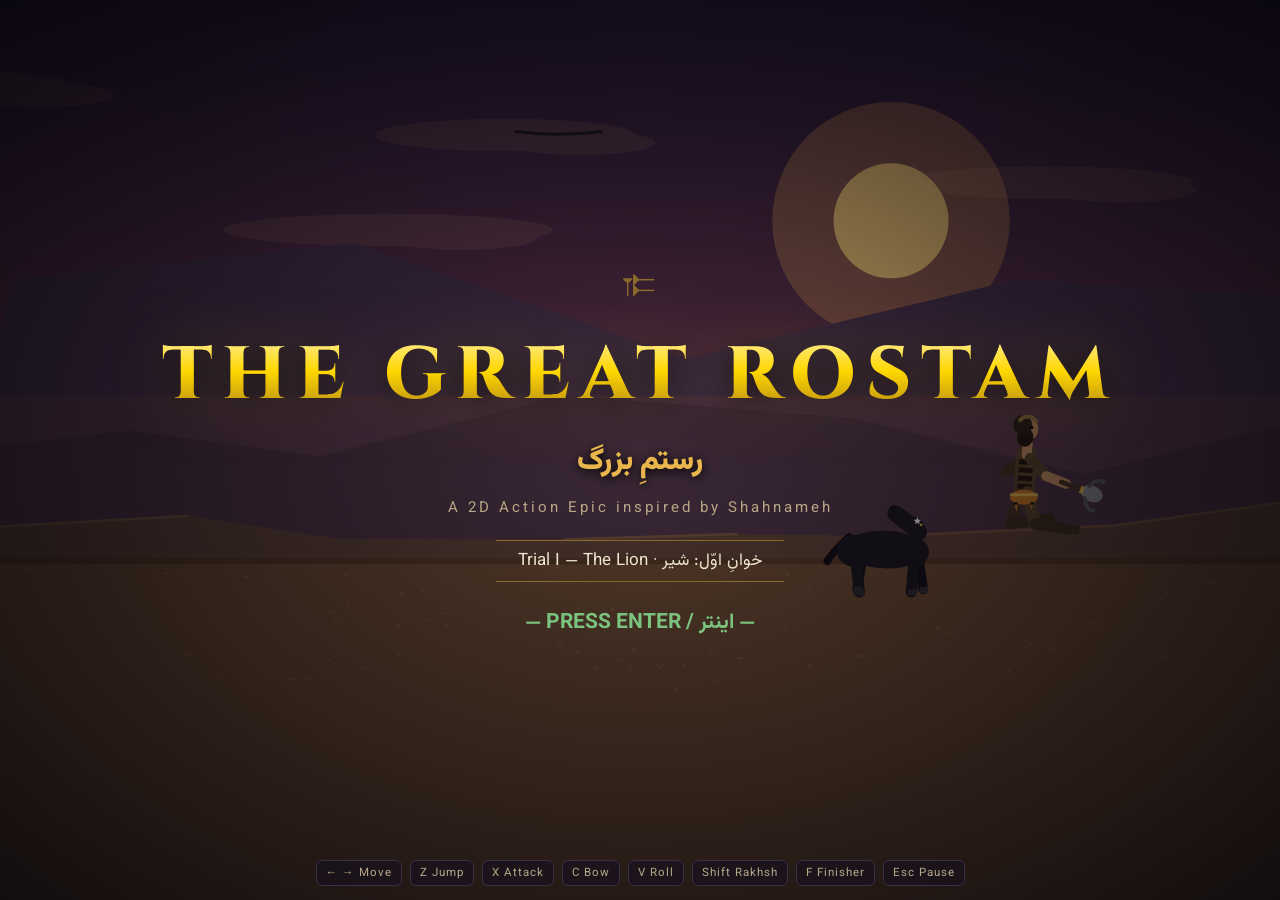
==== commit 8c08fd0e: "⚔️ Shank-style combat + Flash-school animation overhaul, skate-bug & QTE safety fixes BUG FIXES: - F" ====
--- a/index.html
+++ b/index.html
@@ -29,6 +29,7 @@
         <div id="boss-name">شیرِ خوانِ اوّل — The Lion</div>
         <div id="boss-track"><div id="boss-fill"></div></div>
       </div>
+      <div id="combo"><b id="combo-n">0</b><span>ضربه · HITS</span></div>
       <div id="trial-label"></div>
     </div>
 
@@ -52,6 +53,7 @@
       <div class="tc-right">
         <button class="tbtn" id="tb-bow" aria-label="bow">🏹</button>
         <button class="tbtn" id="tb-mount" aria-label="rakhsh">🐎</button>
+        <button class="tbtn" id="tb-roll" aria-label="roll">🌀</button>
         <button class="tbtn big" id="tb-attack" aria-label="attack">⚔</button>
         <button class="tbtn big" id="tb-jump" aria-label="jump">⤒</button>
       </div>
@@ -94,6 +96,9 @@
     <!-- ===== Screen flash (finisher slam) ===== -->
     <div id="flash" class="hidden"></div>
 
+    <!-- ===== Hurt vignette (red edge pulse on damage) ===== -->
+    <div id="hurt-vignette"></div>
+
     <!-- ===== Rotate hint toast ===== -->
     <div id="rotate-toast" class="hidden">📱 برای تجربهٔ بهتر، گوشی را بچرخان — rotate for a wider view</div>
 
@@ -106,7 +111,7 @@
       <div id="title-trial">Trial I — The Lion · خوانِ اوّل: شیر</div>
       <div id="title-start" class="blink">— PRESS ENTER / اینتر —</div>
       <div id="title-controls">
-        <span>← → Move</span><span>Z Jump</span><span>X Attack</span><span>C Bow</span><span>Shift Rakhsh</span><span>F Finisher</span><span>Esc Pause</span>
+        <span>← → Move</span><span>Z Jump</span><span>X Attack</span><span>C Bow</span><span>V Roll</span><span>Shift Rakhsh</span><span>F Finisher</span><span>Esc Pause</span>
       </div>
     </div>
 
--- a/css/style.css
+++ b/css/style.css
@@ -161,12 +161,13 @@
   position: absolute;
   right: calc(14px + var(--sar));
   bottom: calc(20px + var(--sab));
-  width: 176px; height: 152px;
-}
-#tb-jump  { position: absolute; right: 0;    bottom: 0; }
-#tb-attack{ position: absolute; right: 96px; bottom: 14px; }
-#tb-bow   { position: absolute; right: 8px;  bottom: 96px; }
-#tb-mount { position: absolute; right: 104px;bottom: 102px; }
+  width: 184px; height: 224px;
+}
+#tb-attack{ position: absolute; right: 0;    bottom: 0; }
+#tb-jump  { position: absolute; right: 98px; bottom: 10px; }
+#tb-roll  { position: absolute; right: 8px;  bottom: 96px; }
+#tb-bow   { position: absolute; right: 104px;bottom: 102px; }
+#tb-mount { position: absolute; right: 52px; bottom: 184px; }
 
 #tc-sys {
   position: absolute;
@@ -355,6 +356,42 @@
   animation: flashOut 0.5s ease-out forwards;
 }
 @keyframes flashOut { from { opacity: 1; } to { opacity: 0; } }
+
+/* ======================= Hurt vignette =========================== */
+#hurt-vignette {
+  position: absolute; inset: 0;
+  z-index: 43;
+  pointer-events: none;
+  opacity: 0;
+  background: radial-gradient(ellipse at center, rgba(176,48,48,0) 52%, rgba(150,20,20,0.55) 100%);
+}
+#hurt-vignette.hit { animation: hurtPulse 0.42s ease-out; }
+@keyframes hurtPulse { 0% { opacity: 0; } 16% { opacity: 1; } 100% { opacity: 0; } }
+
+/* ======================== Combo counter ========================== */
+#combo {
+  position: absolute; left: 50%; top: calc(84px + var(--sat));
+  transform: translateX(-50%);
+  z-index: 20; pointer-events: none;
+  text-align: center;
+  opacity: 0;
+}
+#combo.show { animation: comboPop 1.5s ease-out forwards; }
+#combo b {
+  display: block;
+  font-size: clamp(30px, 7vw, 46px); font-weight: 900;
+  color: var(--gold-bright);
+  text-shadow: 0 0 22px rgba(255,215,0,0.55), 0 3px 10px #000;
+  line-height: 1;
+}
+#combo span { font-size: 12px; letter-spacing: 3px; color: var(--ink); text-shadow: 0 2px 6px #000; }
+@keyframes comboPop {
+  0% { opacity: 0; transform: translateX(-50%) scale(0.5); }
+  10% { opacity: 1; transform: translateX(-50%) scale(1.15); }
+  18% { transform: translateX(-50%) scale(1); }
+  72% { opacity: 1; }
+  100% { opacity: 0; transform: translateX(-50%) scale(1); }
+}
 
 /* ======================= Rotate toast ============================ */
 #rotate-toast {
@@ -536,11 +573,12 @@
 @media (max-height: 480px) {
   .tbtn { width: 52px; height: 52px; font-size: 20px; }
   .tbtn.big { width: 64px; height: 64px; font-size: 26px; }
-  .tc-right { width: 150px; height: 128px; }
-  #tb-attack { right: 82px; bottom: 10px; }
-  #tb-jump { right: 0; bottom: 0; }
-  #tb-bow { right: 6px; bottom: 82px; }
-  #tb-mount { right: 88px; bottom: 86px; }
+  .tc-right { width: 168px; height: 196px; }
+  #tb-attack { right: 0; bottom: 0; }
+  #tb-jump { right: 86px; bottom: 8px; }
+  #tb-roll { right: 6px; bottom: 84px; }
+  #tb-bow { right: 92px; bottom: 90px; }
+  #tb-mount { right: 46px; bottom: 158px; }
   #hearts { gap: 4px; }
   .heart { width: 19px; height: 17px; }
   #boss-bar { width: min(420px, 52vw); }
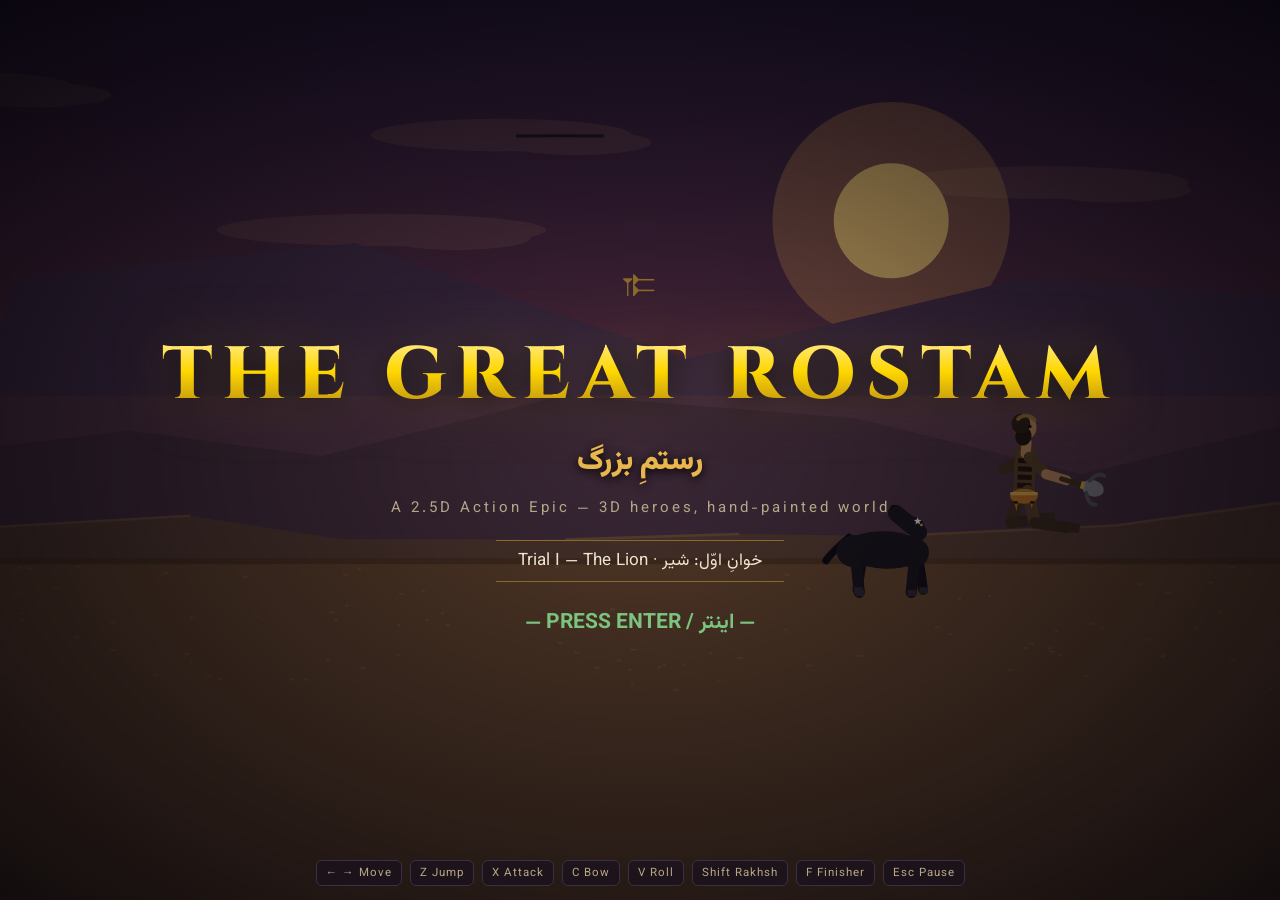
==== commit 94e9329b: "🧊 2.5D upgrade: Three.js toon-shaded 3D heroes over the painted 2D world - Three.js r128 vendored; 3" ====
--- a/index.html
+++ b/index.html
@@ -4,8 +4,8 @@
 <meta charset="UTF-8" />
 <meta name="viewport" content="width=device-width, initial-scale=1.0, maximum-scale=1.0, user-scalable=no, viewport-fit=cover" />
 <meta name="theme-color" content="#0d0a14" />
-<title>The Great Rostam ⚔️ — A Shahnameh Action Game</title>
-<meta name="description" content="An epic 2D action game inspired by Rostam of Shahnameh. Pure HTML5 + JavaScript — mobile-first, playable in your browser." />
+<title>The Great Rostam ⚔️ — A Shahnameh 2.5D Action Game</title>
+<meta name="description" content="An epic 2.5D action game inspired by Rostam of Shahnameh. Three.js toon-shaded heroes over a hand-painted 2D world — mobile-first, playable in your browser." />
 <link rel="preconnect" href="https://fonts.googleapis.com" />
 <link rel="preconnect" href="https://fonts.gstatic.com" crossorigin />
 <link href="https://fonts.googleapis.com/css2?family=Cinzel:wght@600;800&family=Vazirmatn:wght@400;700;900&display=swap" rel="stylesheet" />
@@ -15,6 +15,8 @@
 <body>
   <div id="stage">
     <canvas id="game" width="1280" height="720"></canvas>
+    <canvas id="gl"></canvas>
+    <canvas id="fx"></canvas>
 
     <!-- ===== HUD layer ===== -->
     <div id="hud" class="layer hidden">
@@ -107,7 +109,7 @@
       <div id="title-ornament">𐎣</div>
       <h1 id="title-main">THE GREAT ROSTAM</h1>
       <div id="title-fa">رستمِ بزرگ</div>
-      <div id="title-sub">A 2D Action Epic inspired by Shahnameh</div>
+      <div id="title-sub">A 2.5D Action Epic — 3D heroes, hand-painted world</div>
       <div id="title-trial">Trial I — The Lion · خوانِ اوّل: شیر</div>
       <div id="title-start" class="blink">— PRESS ENTER / اینتر —</div>
       <div id="title-controls">
@@ -136,6 +138,7 @@
     <div id="mute-indicator" class="hidden">🔇 M — sound off</div>
   </div>
 
+  <script src="js/lib/three.min.js"></script>
   <script type="module" src="js/main.js"></script>
 </body>
 </html>
--- a/css/style.css
+++ b/css/style.css
@@ -46,10 +46,22 @@
 }
 
 canvas#game {
+  position: absolute;
+  inset: 0;
   width: 100%; height: 100%;
   display: block;
   image-rendering: auto;
   background: #0d0a14;
+}
+
+/* 2.5D layer stack: painted world → WebGL heroes → 2D combat fx */
+canvas#gl,
+canvas#fx {
+  position: absolute;
+  inset: 0;
+  width: 100%; height: 100%;
+  display: block;
+  pointer-events: none;
 }
 
 .layer {
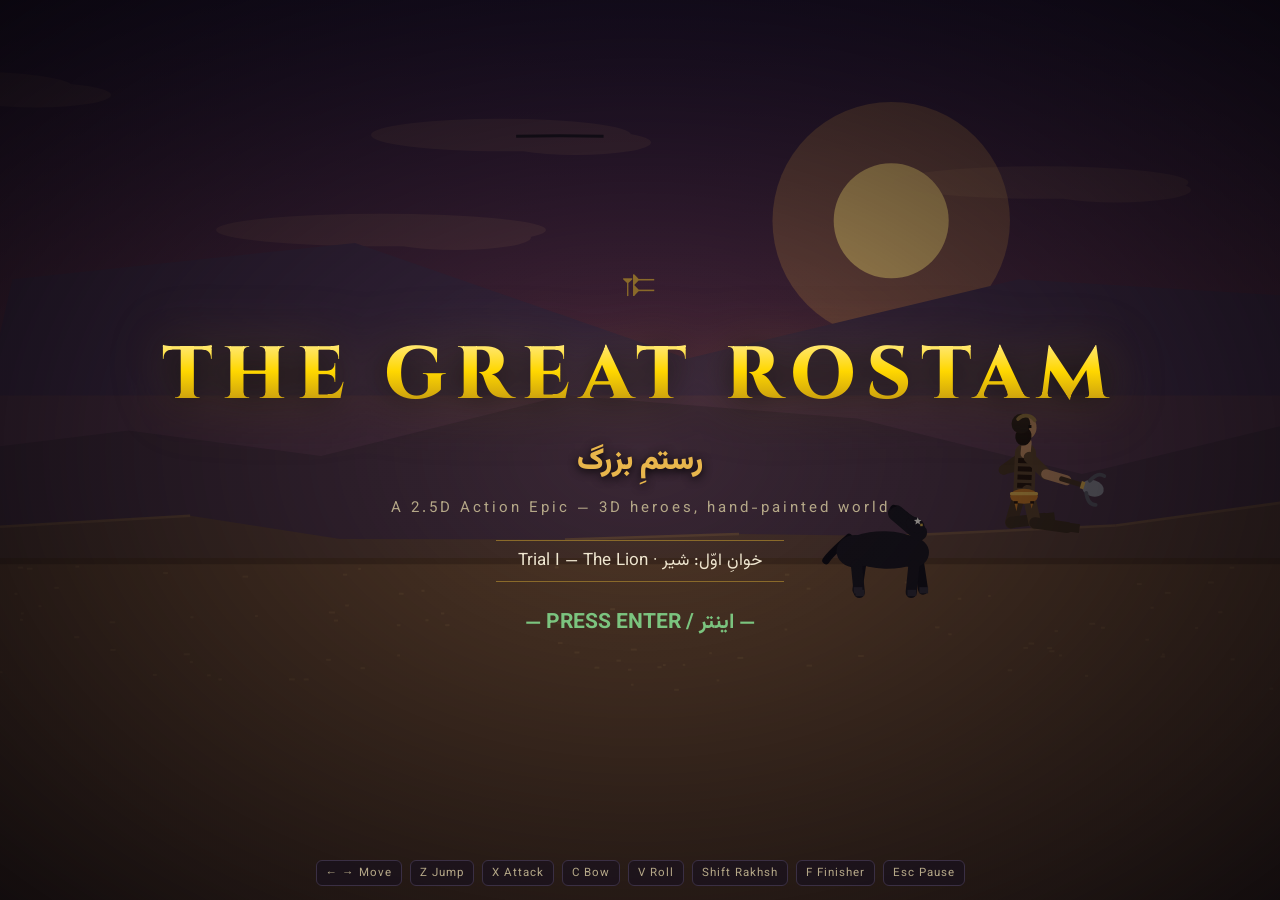
==== commit 95445a6e: "🎨 Meshy-AI drop-in pipeline: assets/meshy/<type>.glb auto-swaps the 3D bodies - js/gfx/meshy.js: dis" ====
--- a/index.html
+++ b/index.html
@@ -139,6 +139,8 @@
   </div>
 
   <script src="js/lib/three.min.js"></script>
+  <script src="js/lib/GLTFLoader.js"></script>
+  <script src="js/lib/SkeletonUtils.js"></script>
   <script type="module" src="js/main.js"></script>
 </body>
 </html>
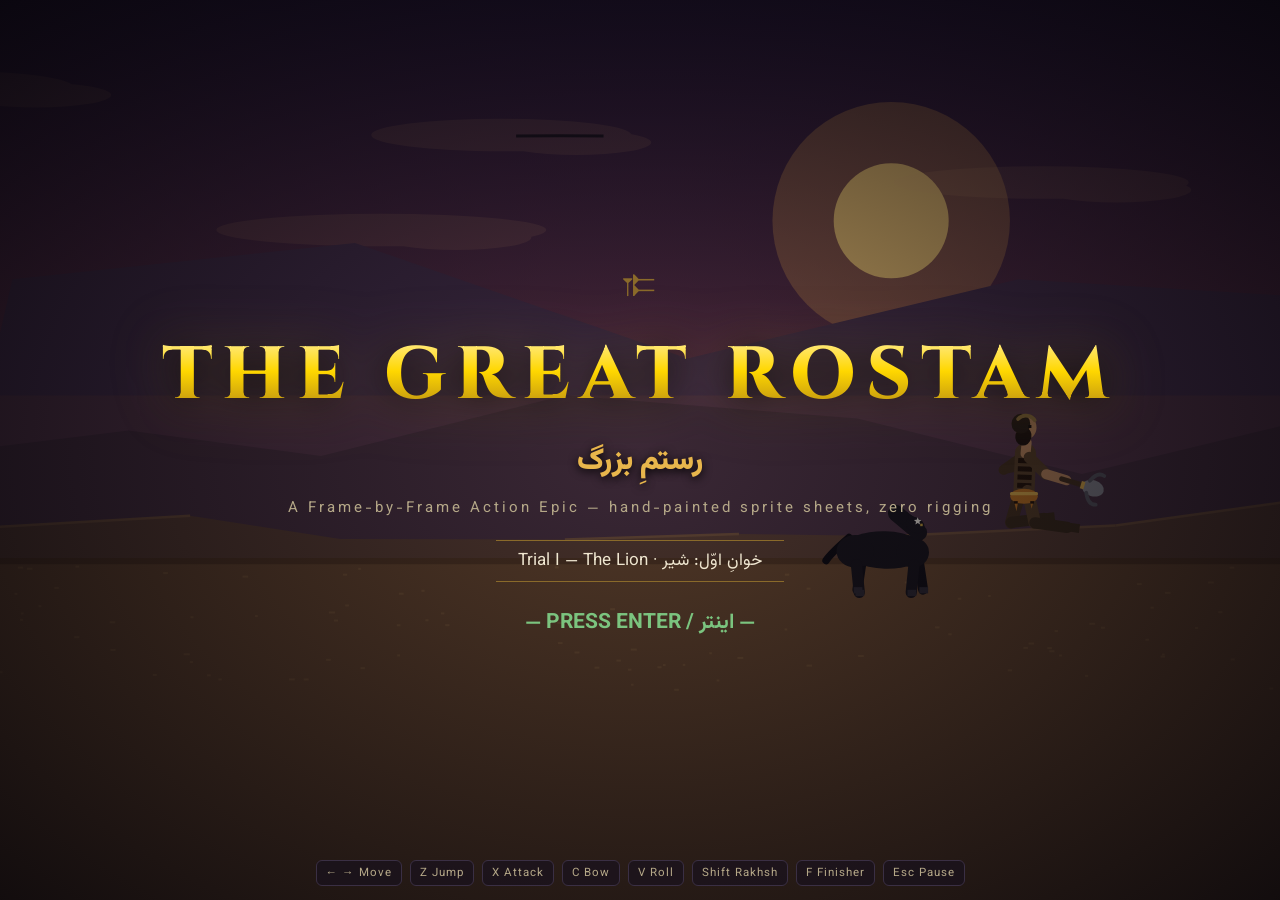
==== commit 8671a8ef: "🎞 Frame-by-frame sprite overhaul: identity-locked AI sprite sheets replace rigging entirely - 200+ h" ====
--- a/index.html
+++ b/index.html
@@ -4,8 +4,8 @@
 <meta charset="UTF-8" />
 <meta name="viewport" content="width=device-width, initial-scale=1.0, maximum-scale=1.0, user-scalable=no, viewport-fit=cover" />
 <meta name="theme-color" content="#0d0a14" />
-<title>The Great Rostam ⚔️ — A Shahnameh 2.5D Action Game</title>
-<meta name="description" content="An epic 2.5D action game inspired by Rostam of Shahnameh. Three.js toon-shaded heroes over a hand-painted 2D world — mobile-first, playable in your browser." />
+<title>The Great Rostam ⚔️ — A Shahnameh Action Game</title>
+<meta name="description" content="An epic frame-by-frame action game inspired by Rostam of Shahnameh — hand-painted sprite-sheet animations, mobile-first, playable in your browser." />
 <link rel="preconnect" href="https://fonts.googleapis.com" />
 <link rel="preconnect" href="https://fonts.gstatic.com" crossorigin />
 <link href="https://fonts.googleapis.com/css2?family=Cinzel:wght@600;800&family=Vazirmatn:wght@400;700;900&display=swap" rel="stylesheet" />
@@ -15,7 +15,6 @@
 <body>
   <div id="stage">
     <canvas id="game" width="1280" height="720"></canvas>
-    <canvas id="gl"></canvas>
     <canvas id="fx"></canvas>
 
     <!-- ===== HUD layer ===== -->
@@ -109,7 +108,7 @@
       <div id="title-ornament">𐎣</div>
       <h1 id="title-main">THE GREAT ROSTAM</h1>
       <div id="title-fa">رستمِ بزرگ</div>
-      <div id="title-sub">A 2.5D Action Epic — 3D heroes, hand-painted world</div>
+      <div id="title-sub">A Frame-by-Frame Action Epic — hand-painted sprite sheets, zero rigging</div>
       <div id="title-trial">Trial I — The Lion · خوانِ اوّل: شیر</div>
       <div id="title-start" class="blink">— PRESS ENTER / اینتر —</div>
       <div id="title-controls">
@@ -138,9 +137,6 @@
     <div id="mute-indicator" class="hidden">🔇 M — sound off</div>
   </div>
 
-  <script src="js/lib/three.min.js"></script>
-  <script src="js/lib/GLTFLoader.js"></script>
-  <script src="js/lib/SkeletonUtils.js"></script>
   <script type="module" src="js/main.js"></script>
 </body>
 </html>
--- a/css/style.css
+++ b/css/style.css
@@ -54,8 +54,7 @@
   background: #0d0a14;
 }
 
-/* 2.5D layer stack: painted world → WebGL heroes → 2D combat fx */
-canvas#gl,
+/* fx overlay: combat punctuation above the painted world */
 canvas#fx {
   position: absolute;
   inset: 0;
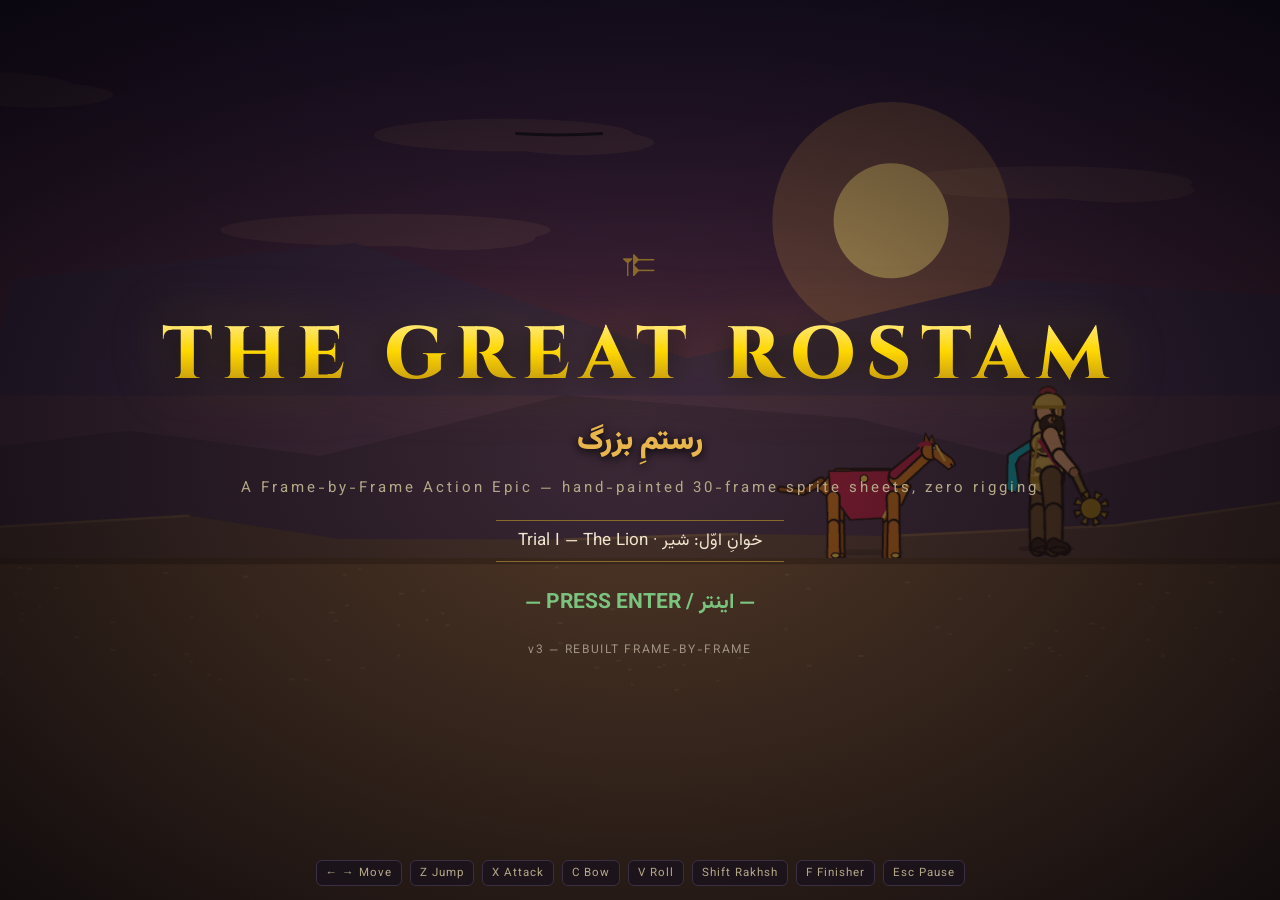
==== commit 092e7a34: "🎨 v3 frame-by-frame rebuild: 34 identity-locked hand-drawn sheets (30 frames/clip each) - Determinis" ====
--- a/index.html
+++ b/index.html
@@ -3,13 +3,16 @@
 <head>
 <meta charset="UTF-8" />
 <meta name="viewport" content="width=device-width, initial-scale=1.0, maximum-scale=1.0, user-scalable=no, viewport-fit=cover" />
+<meta http-equiv="Cache-Control" content="no-cache, no-store, must-revalidate" />
+<meta http-equiv="Pragma" content="no-cache" />
+<meta http-equiv="Expires" content="0" />
 <meta name="theme-color" content="#0d0a14" />
 <title>The Great Rostam ⚔️ — A Shahnameh Action Game</title>
 <meta name="description" content="An epic frame-by-frame action game inspired by Rostam of Shahnameh — hand-painted sprite-sheet animations, mobile-first, playable in your browser." />
 <link rel="preconnect" href="https://fonts.googleapis.com" />
 <link rel="preconnect" href="https://fonts.gstatic.com" crossorigin />
 <link href="https://fonts.googleapis.com/css2?family=Cinzel:wght@600;800&family=Vazirmatn:wght@400;700;900&display=swap" rel="stylesheet" />
-<link rel="stylesheet" href="css/style.css" />
+<link rel="stylesheet" href="css/style.css?v=3" />
 <link rel="icon" href="data:image/svg+xml,<svg xmlns='http://www.w3.org/2000/svg' viewBox='0 0 100 100'><text y='0.9em' font-size='90'>⚔️</text></svg>" />
 </head>
 <body>
@@ -108,9 +111,10 @@
       <div id="title-ornament">𐎣</div>
       <h1 id="title-main">THE GREAT ROSTAM</h1>
       <div id="title-fa">رستمِ بزرگ</div>
-      <div id="title-sub">A Frame-by-Frame Action Epic — hand-painted sprite sheets, zero rigging</div>
+      <div id="title-sub">A Frame-by-Frame Action Epic — hand-painted 30-frame sprite sheets, zero rigging</div>
       <div id="title-trial">Trial I — The Lion · خوانِ اوّل: شیر</div>
       <div id="title-start" class="blink">— PRESS ENTER / اینتر —</div>
+      <div id="title-ver" style="opacity:.55;font-size:12px;letter-spacing:.14em;margin-top:10px">v3 — REBUILT FRAME-BY-FRAME</div>
       <div id="title-controls">
         <span>← → Move</span><span>Z Jump</span><span>X Attack</span><span>C Bow</span><span>V Roll</span><span>Shift Rakhsh</span><span>F Finisher</span><span>Esc Pause</span>
       </div>
@@ -137,6 +141,6 @@
     <div id="mute-indicator" class="hidden">🔇 M — sound off</div>
   </div>
 
-  <script type="module" src="js/main.js"></script>
+  <script type="module" src="js/main.js?v=3"></script>
 </body>
 </html>
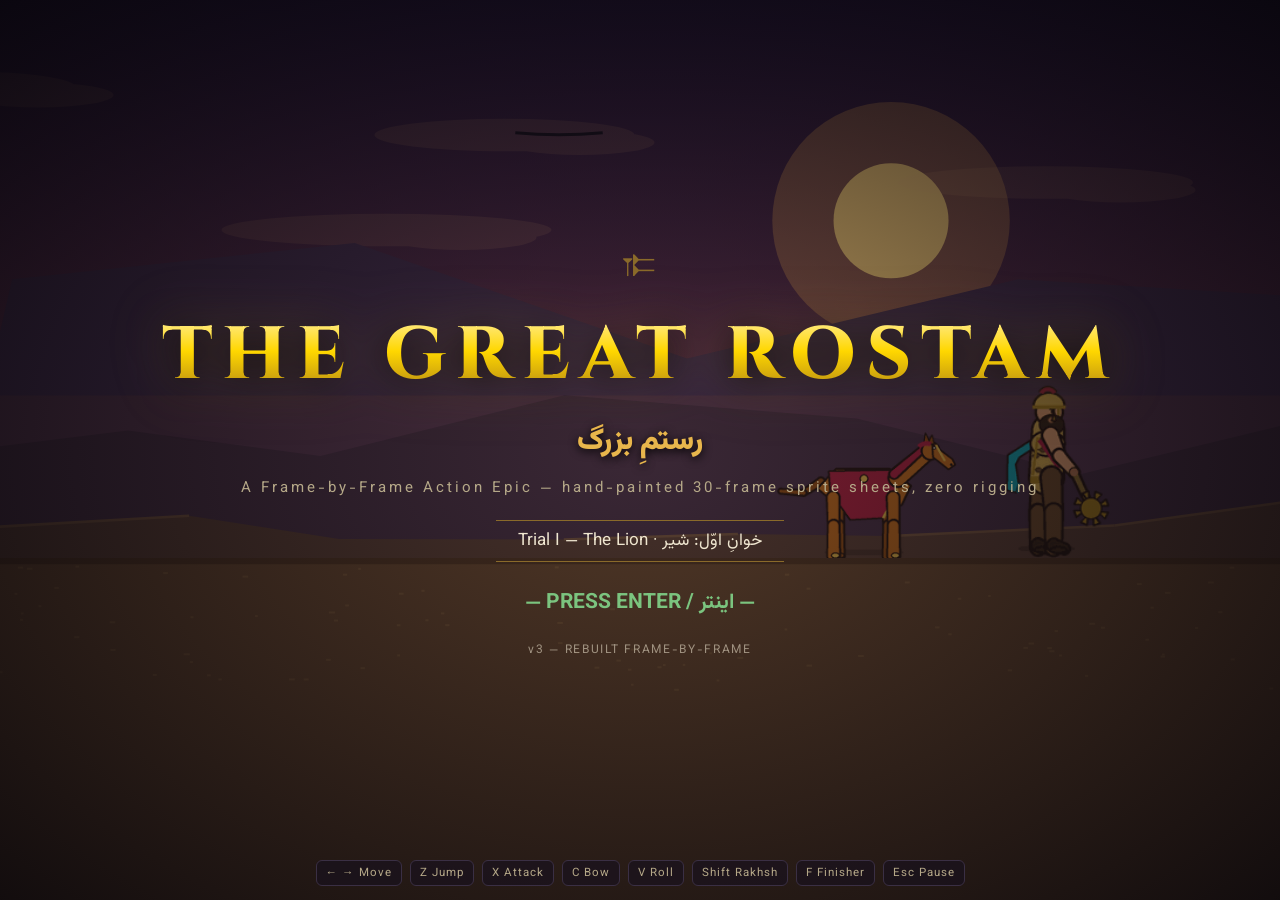
==== commit e09177fb: "⚙️ Engine overhaul: fixed-timestep sim, buffered input, collision contract, combat polish + honest a" ====
--- a/index.html
+++ b/index.html
@@ -12,7 +12,7 @@
 <link rel="preconnect" href="https://fonts.googleapis.com" />
 <link rel="preconnect" href="https://fonts.gstatic.com" crossorigin />
 <link href="https://fonts.googleapis.com/css2?family=Cinzel:wght@600;800&family=Vazirmatn:wght@400;700;900&display=swap" rel="stylesheet" />
-<link rel="stylesheet" href="css/style.css?v=3" />
+<link rel="stylesheet" href="css/style.css?v=4" />
 <link rel="icon" href="data:image/svg+xml,<svg xmlns='http://www.w3.org/2000/svg' viewBox='0 0 100 100'><text y='0.9em' font-size='90'>⚔️</text></svg>" />
 </head>
 <body>
@@ -114,6 +114,7 @@
       <div id="title-sub">A Frame-by-Frame Action Epic — hand-painted 30-frame sprite sheets, zero rigging</div>
       <div id="title-trial">Trial I — The Lion · خوانِ اوّل: شیر</div>
       <div id="title-start" class="blink">— PRESS ENTER / اینتر —</div>
+      <button id="title-continue" class="hidden">⤴ CONTINUE — کلید C</button>
       <div id="title-ver" style="opacity:.55;font-size:12px;letter-spacing:.14em;margin-top:10px">v3 — REBUILT FRAME-BY-FRAME</div>
       <div id="title-controls">
         <span>← → Move</span><span>Z Jump</span><span>X Attack</span><span>C Bow</span><span>V Roll</span><span>Shift Rakhsh</span><span>F Finisher</span><span>Esc Pause</span>
@@ -123,6 +124,11 @@
     <div id="pause-screen" class="layer menu hidden">
       <h2>PAUSED · توقف</h2>
       <div class="menu-hint blink" id="pause-hint">Esc / tap to resume</div>
+      <div id="settings-row">
+        <button class="setbtn" id="set-sound">🔊 صدا</button>
+        <button class="setbtn" id="set-shake">📳 لرزش</button>
+        <button class="setbtn" id="set-qte">🎯 QTE</button>
+      </div>
     </div>
 
     <div id="victory-screen" class="layer menu hidden">
@@ -135,12 +141,12 @@
     <div id="defeat-screen" class="layer menu hidden">
       <h2 class="blood">DEFEAT</h2>
       <div id="defeat-fa">پهلوان به خاک افتاد… اما داستان تمام نشده</div>
-      <div class="menu-hint blink">ENTER / tap — try again</div>
+      <div class="menu-hint blink" id="defeat-hint">ENTER / tap — try again</div>
     </div>
 
     <div id="mute-indicator" class="hidden">🔇 M — sound off</div>
   </div>
 
-  <script type="module" src="js/main.js?v=3"></script>
+  <script type="module" src="js/main.js?v=4"></script>
 </body>
 </html>
--- a/css/style.css
+++ b/css/style.css
@@ -605,3 +605,44 @@
   #qte-btns { gap: 12px; }
   #qte-btns button { width: 76px; height: 76px; font-size: 34px; }
 }
+
+/* ===== v4: checkpoint continue + pause settings row ===== */
+#title-continue {
+  display: block;
+  margin: 14px auto 0;
+  padding: 10px 26px;
+  font-family: 'Vazirmatn', sans-serif;
+  font-size: 15px;
+  font-weight: 700;
+  letter-spacing: .06em;
+  color: #ffd700;
+  background: rgba(43, 16, 4, 0.55);
+  border: 1px solid rgba(255, 215, 0, 0.45);
+  border-radius: 999px;
+  cursor: pointer;
+  backdrop-filter: blur(3px);
+  transition: background .15s ease, transform .15s ease;
+}
+#title-continue:hover { background: rgba(255, 215, 0, 0.14); transform: translateY(-1px); }
+#title-continue.hidden { display: none; }
+
+#settings-row {
+  display: flex;
+  gap: 10px;
+  justify-content: center;
+  margin-top: 18px;
+  flex-wrap: wrap;
+}
+.setbtn {
+  padding: 9px 18px;
+  font-family: 'Vazirmatn', sans-serif;
+  font-size: 14px;
+  font-weight: 700;
+  color: #e8dcc8;
+  background: rgba(30, 20, 10, 0.55);
+  border: 1px solid rgba(200, 168, 119, 0.4);
+  border-radius: 10px;
+  cursor: pointer;
+  transition: background .15s ease;
+}
+.setbtn:hover { background: rgba(200, 168, 119, 0.18); }
